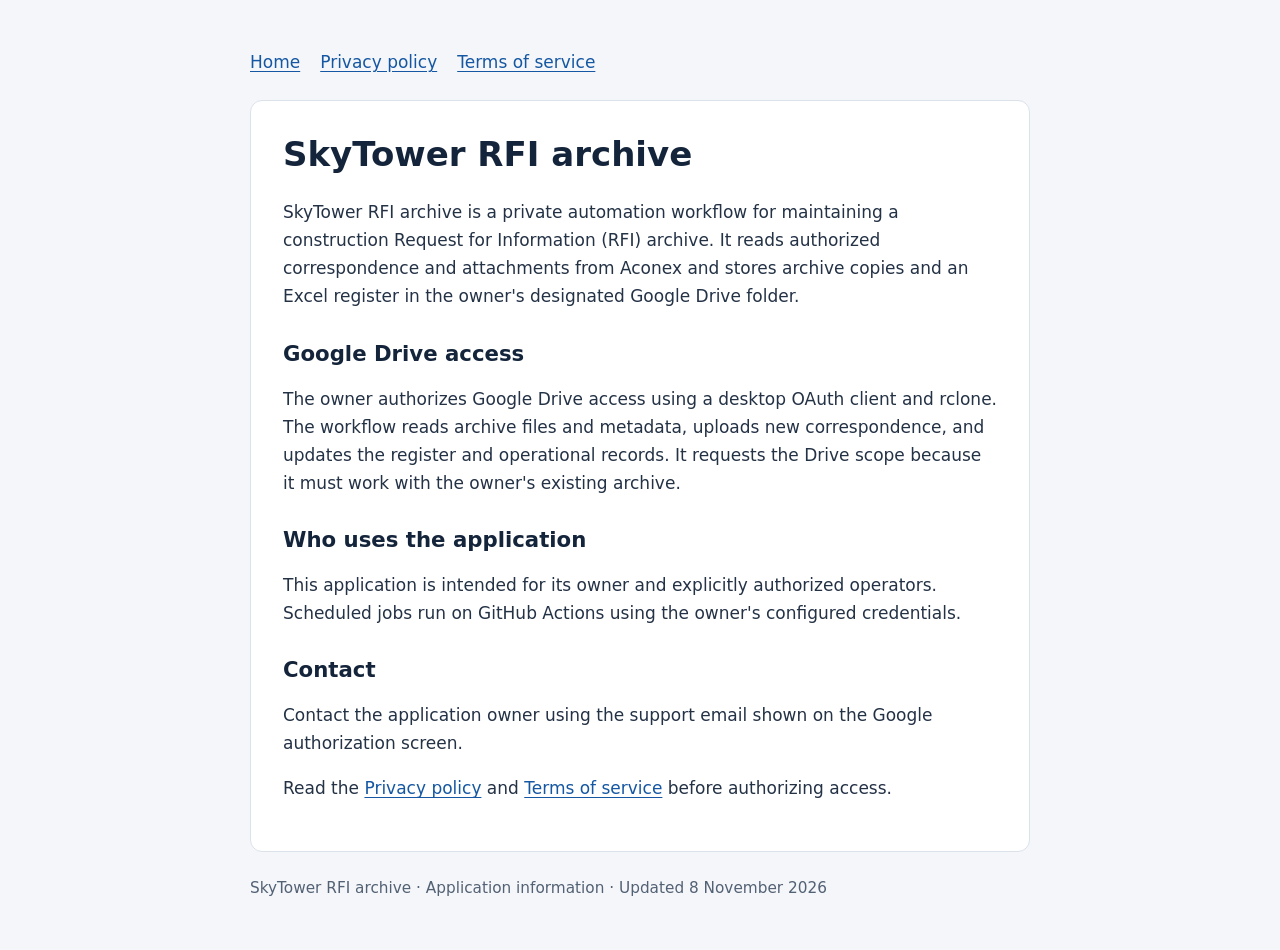
==== index.html @ 1b3a1c57 "Publish SkyTower RFI archive application information" ====
<!doctype html>
<html lang="en"><head><meta charset="utf-8"><meta name="viewport" content="width=device-width, initial-scale=1"><title>SkyTower RFI archive</title><link rel="stylesheet" href="style.css"></head>
<body><nav aria-label="Application information"><a href="index.html">Home</a><a href="privacy.html">Privacy policy</a><a href="terms.html">Terms of service</a></nav>
<main><h1>SkyTower RFI archive</h1>
<p>SkyTower RFI archive is a private automation workflow for maintaining a construction Request for Information (RFI) archive. It reads authorized correspondence and attachments from Aconex and stores archive copies and an Excel register in the owner's designated Google Drive folder.</p>
<h2>Google Drive access</h2>
<p>The owner authorizes Google Drive access using a desktop OAuth client and rclone. The workflow reads archive files and metadata, uploads new correspondence, and updates the register and operational records. It requests the Drive scope because it must work with the owner's existing archive.</p>
<h2>Who uses the application</h2>
<p>This application is intended for its owner and explicitly authorized operators. Scheduled jobs run on GitHub Actions using the owner's configured credentials.</p>
<h2>Contact</h2>
<p>Contact the application owner using the support email shown on the Google authorization screen.</p>
<p>Read the <a href="privacy.html">Privacy policy</a> and <a href="terms.html">Terms of service</a> before authorizing access.</p>
</main><footer>SkyTower RFI archive · Application information · Updated 8 November 2026</footer></body></html>
---- style.css ----
:root { color-scheme: light; font: 17px/1.65 system-ui, sans-serif; color: #243246; background: #f4f6f9; }
body { max-width: 780px; margin: 48px auto; padding: 0 22px; }
main { background: white; border: 1px solid #dce2ea; border-radius: 12px; padding: 32px; }
nav { display: flex; flex-wrap: wrap; gap: 20px; margin-bottom: 24px; }
a { color: #1557a2; text-underline-offset: 3px; }
h1, h2 { color: #14243a; line-height: 1.25; }
h1 { font-size: 2rem; margin-top: 0; }
h2 { font-size: 1.25rem; margin-top: 30px; }
footer { margin-top: 24px; font-size: .9rem; color: #536174; }
@media (max-width: 600px) { body { margin: 20px auto; padding: 0 12px; } main { padding: 22px; } }
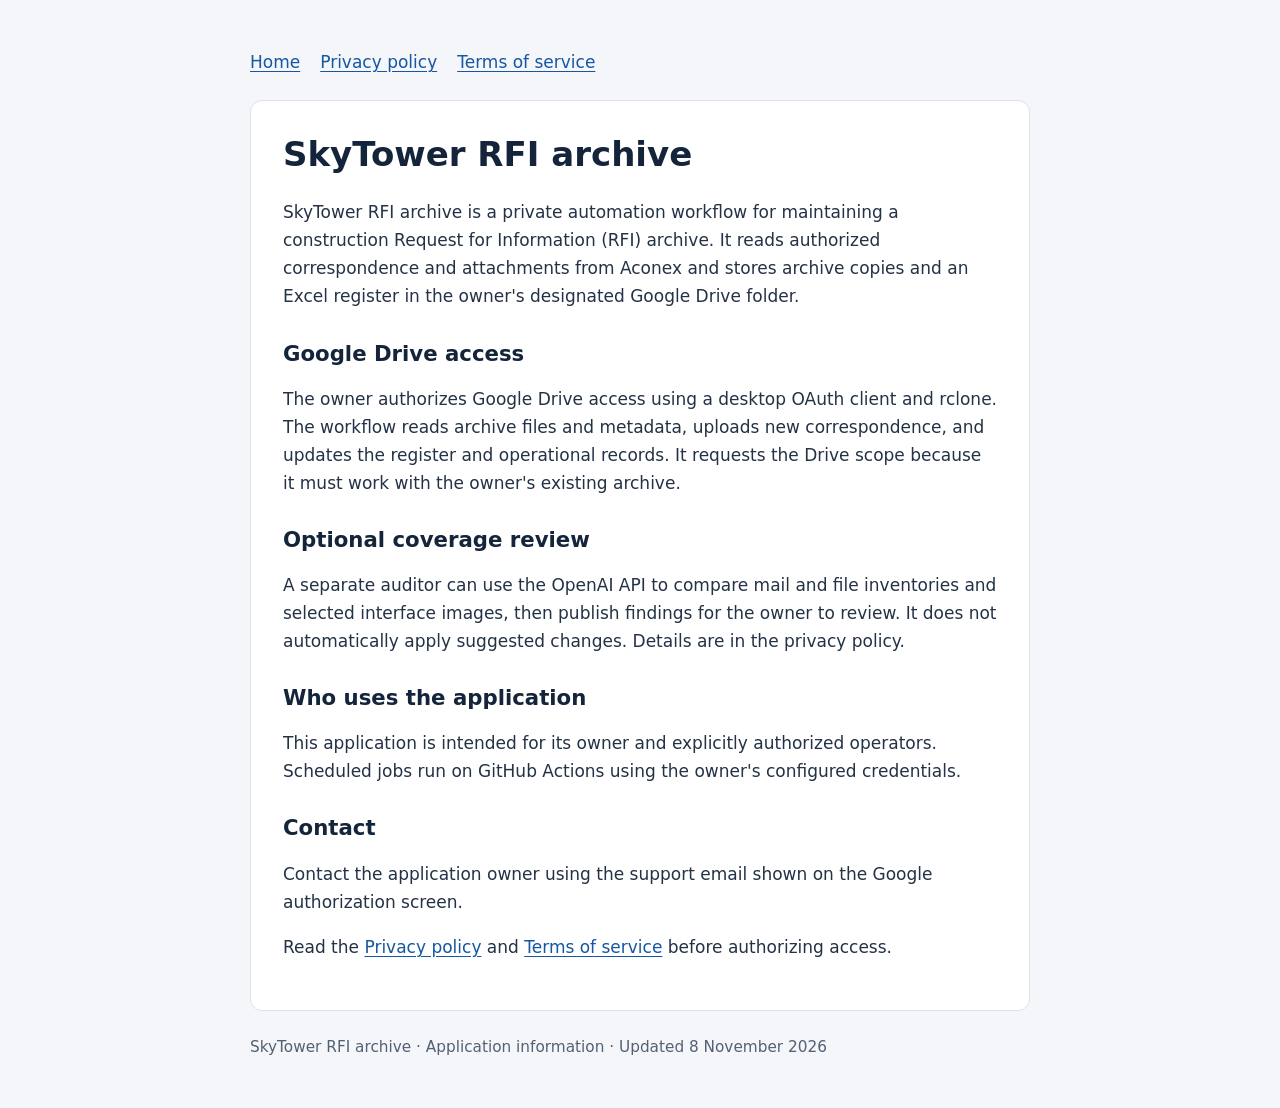
==== commit e346d1d8: "Describe optional AI coverage review and metadata processing" ====
--- a/index.html
+++ b/index.html
@@ -5,6 +5,8 @@
 <p>SkyTower RFI archive is a private automation workflow for maintaining a construction Request for Information (RFI) archive. It reads authorized correspondence and attachments from Aconex and stores archive copies and an Excel register in the owner's designated Google Drive folder.</p>
 <h2>Google Drive access</h2>
 <p>The owner authorizes Google Drive access using a desktop OAuth client and rclone. The workflow reads archive files and metadata, uploads new correspondence, and updates the register and operational records. It requests the Drive scope because it must work with the owner's existing archive.</p>
+<h2>Optional coverage review</h2>
+<p>A separate auditor can use the OpenAI API to compare mail and file inventories and selected interface images, then publish findings for the owner to review. It does not automatically apply suggested changes. Details are in the privacy policy.</p>
 <h2>Who uses the application</h2>
 <p>This application is intended for its owner and explicitly authorized operators. Scheduled jobs run on GitHub Actions using the owner's configured credentials.</p>
 <h2>Contact</h2>
